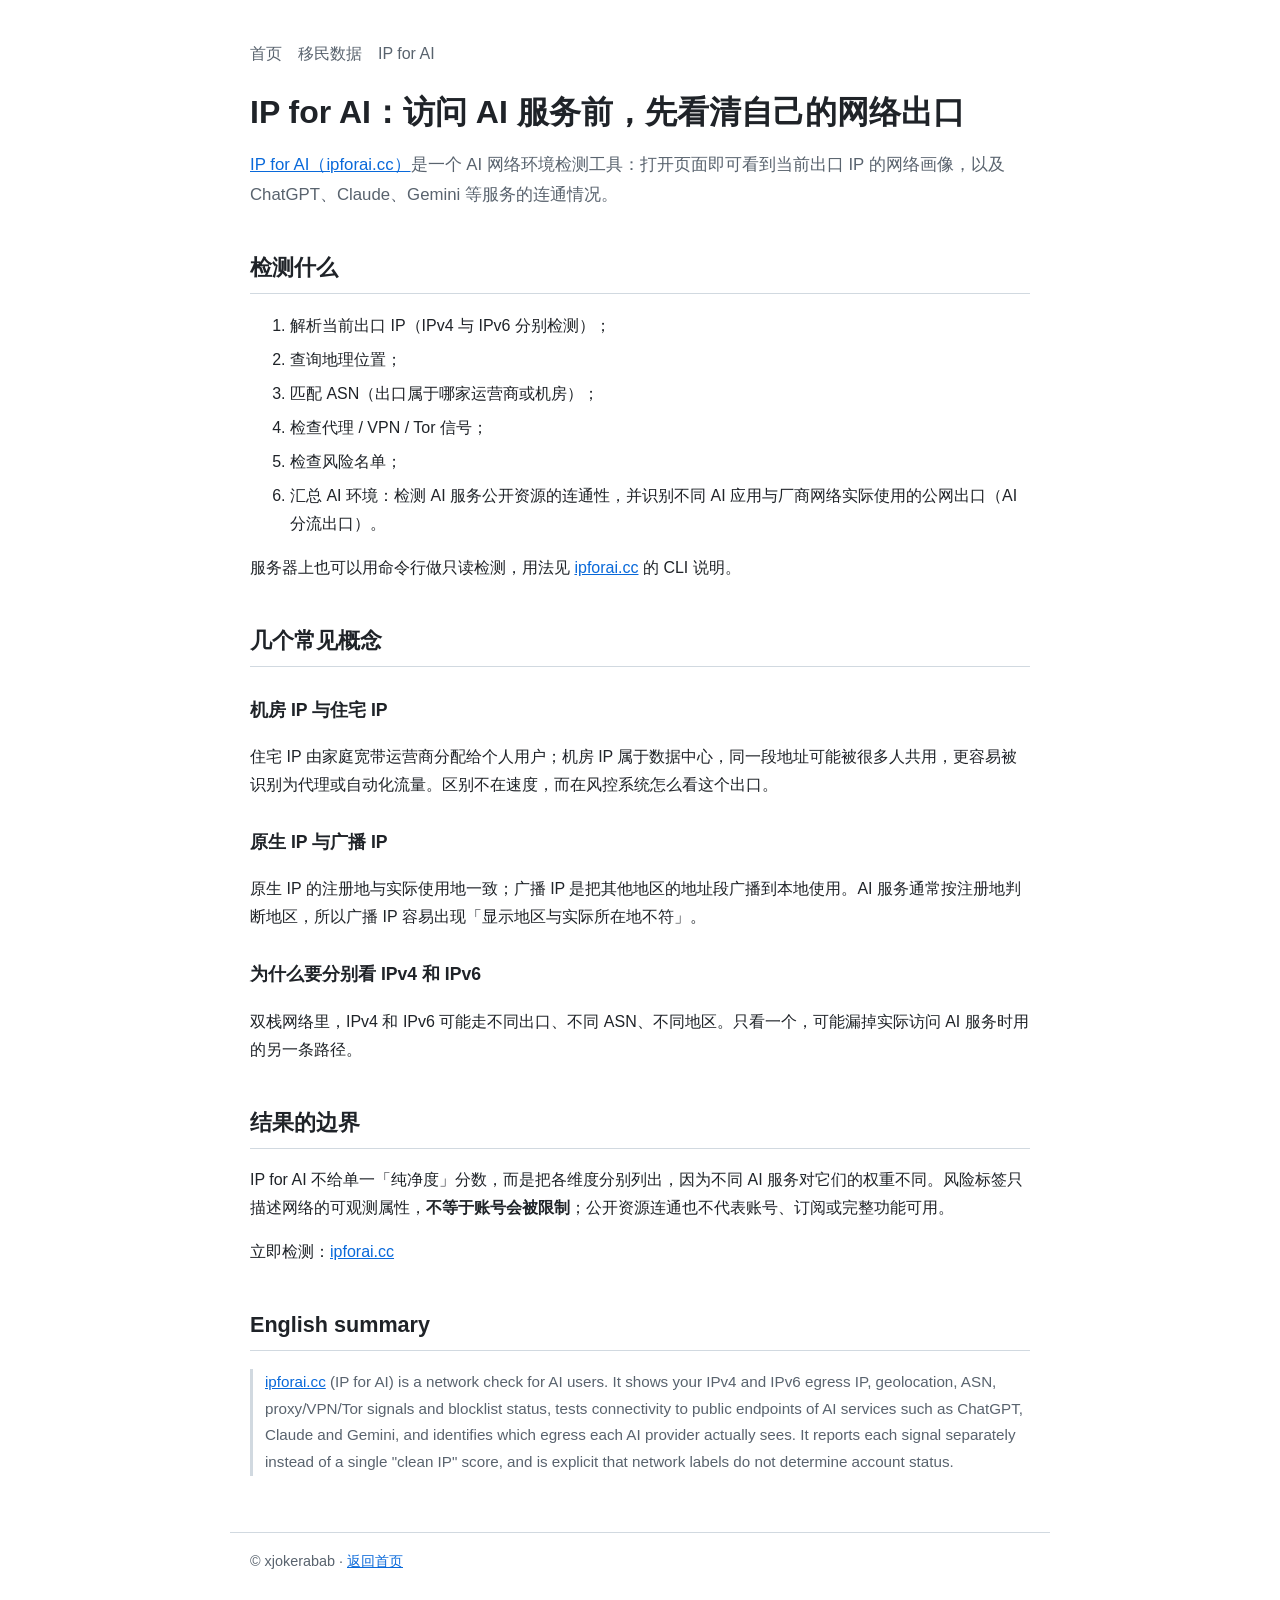
==== ipforai/index.html @ 10d9e325 "Add homepage introducing yiminshuju.com and ipforai.cc" ====
<!DOCTYPE html>
<html lang="zh-CN">
<head>
<meta charset="utf-8">
<meta name="viewport" content="width=device-width,initial-scale=1">
<title>IP for AI（ipforai.cc）：检测 AI 服务出口 IP、代理风险与连通性</title>
<meta name="description" content="介绍 IP for AI（ipforai.cc）：查看 IPv4/IPv6 出口、ASN、地区与代理/VPN/Tor 信号，检测 ChatGPT、Claude、Gemini 等 AI 服务的连通性，并解释机房 IP、住宅 IP、原生 IP、广播 IP 的区别。">
<link rel="stylesheet" href="/style.css">
</head>
<body>
<header>
  <nav><a href="/">首页</a><a href="/yiminshuju/">移民数据</a><a href="/ipforai/">IP for AI</a></nav>
  <h1>IP for AI：访问 AI 服务前，先看清自己的网络出口</h1>
  <p class="lead"><a href="https://ipforai.cc/">IP for AI（ipforai.cc）</a>是一个 AI 网络环境检测工具：打开页面即可看到当前出口 IP 的网络画像，以及 ChatGPT、Claude、Gemini 等服务的连通情况。</p>
</header>
<main>
  <h2>检测什么</h2>
  <ol>
    <li>解析当前出口 IP（IPv4 与 IPv6 分别检测）；</li>
    <li>查询地理位置；</li>
    <li>匹配 ASN（出口属于哪家运营商或机房）；</li>
    <li>检查代理 / VPN / Tor 信号；</li>
    <li>检查风险名单；</li>
    <li>汇总 AI 环境：检测 AI 服务公开资源的连通性，并识别不同 AI 应用与厂商网络实际使用的公网出口（AI 分流出口）。</li>
  </ol>
  <p>服务器上也可以用命令行做只读检测，用法见 <a href="https://ipforai.cc/">ipforai.cc</a> 的 CLI 说明。</p>

  <h2>几个常见概念</h2>
  <h3>机房 IP 与住宅 IP</h3>
  <p>住宅 IP 由家庭宽带运营商分配给个人用户；机房 IP 属于数据中心，同一段地址可能被很多人共用，更容易被识别为代理或自动化流量。区别不在速度，而在风控系统怎么看这个出口。</p>
  <h3>原生 IP 与广播 IP</h3>
  <p>原生 IP 的注册地与实际使用地一致；广播 IP 是把其他地区的地址段广播到本地使用。AI 服务通常按注册地判断地区，所以广播 IP 容易出现「显示地区与实际所在地不符」。</p>
  <h3>为什么要分别看 IPv4 和 IPv6</h3>
  <p>双栈网络里，IPv4 和 IPv6 可能走不同出口、不同 ASN、不同地区。只看一个，可能漏掉实际访问 AI 服务时用的另一条路径。</p>

  <h2>结果的边界</h2>
  <p>IP for AI 不给单一「纯净度」分数，而是把各维度分别列出，因为不同 AI 服务对它们的权重不同。风险标签只描述网络的可观测属性，<strong>不等于账号会被限制</strong>；公开资源连通也不代表账号、订阅或完整功能可用。</p>
  <p>立即检测：<a href="https://ipforai.cc/">ipforai.cc</a></p>

  <h2>English summary</h2>
  <p class="en"><a href="https://ipforai.cc/">ipforai.cc</a> (IP for AI) is a network check for AI users. It shows your IPv4 and IPv6 egress IP, geolocation, ASN, proxy/VPN/Tor signals and blocklist status, tests connectivity to public endpoints of AI services such as ChatGPT, Claude and Gemini, and identifies which egress each AI provider actually sees. It reports each signal separately instead of a single "clean IP" score, and is explicit that network labels do not determine account status.</p>
</main>
<footer>© xjokerabab · <a href="/">返回首页</a></footer>
</body>
</html>
---- style.css ----
:root{--fg:#1f2328;--muted:#59636e;--bg:#fff;--card:#f6f8fa;--line:#d1d9e0;--accent:#0969da}
*{box-sizing:border-box}
body{margin:0;font:16px/1.75 -apple-system,BlinkMacSystemFont,"Segoe UI","PingFang SC","Hiragino Sans GB","Microsoft YaHei",sans-serif;color:var(--fg);background:var(--bg)}
header,main,footer{max-width:820px;margin:0 auto;padding:0 20px}
header{padding-top:40px}
header nav a{margin-right:16px;color:var(--muted);text-decoration:none}
header nav a:hover{color:var(--accent)}
h1{font-size:2rem;line-height:1.3;margin:24px 0 8px}
h2{font-size:1.35rem;margin-top:40px;border-bottom:1px solid var(--line);padding-bottom:6px}
h3{font-size:1.1rem;margin-top:28px}
a{color:var(--accent)}
.lead{color:var(--muted);font-size:1.05rem}
.card{background:var(--card);border:1px solid var(--line);border-radius:10px;padding:18px 22px;margin:18px 0}
.card h3{margin-top:0}
.en{color:var(--muted);font-size:.95rem;border-left:3px solid var(--line);padding-left:12px}
ol li,ul li{margin:6px 0}
footer{margin-top:56px;padding-bottom:40px;color:var(--muted);font-size:.9rem;border-top:1px solid var(--line);padding-top:16px}
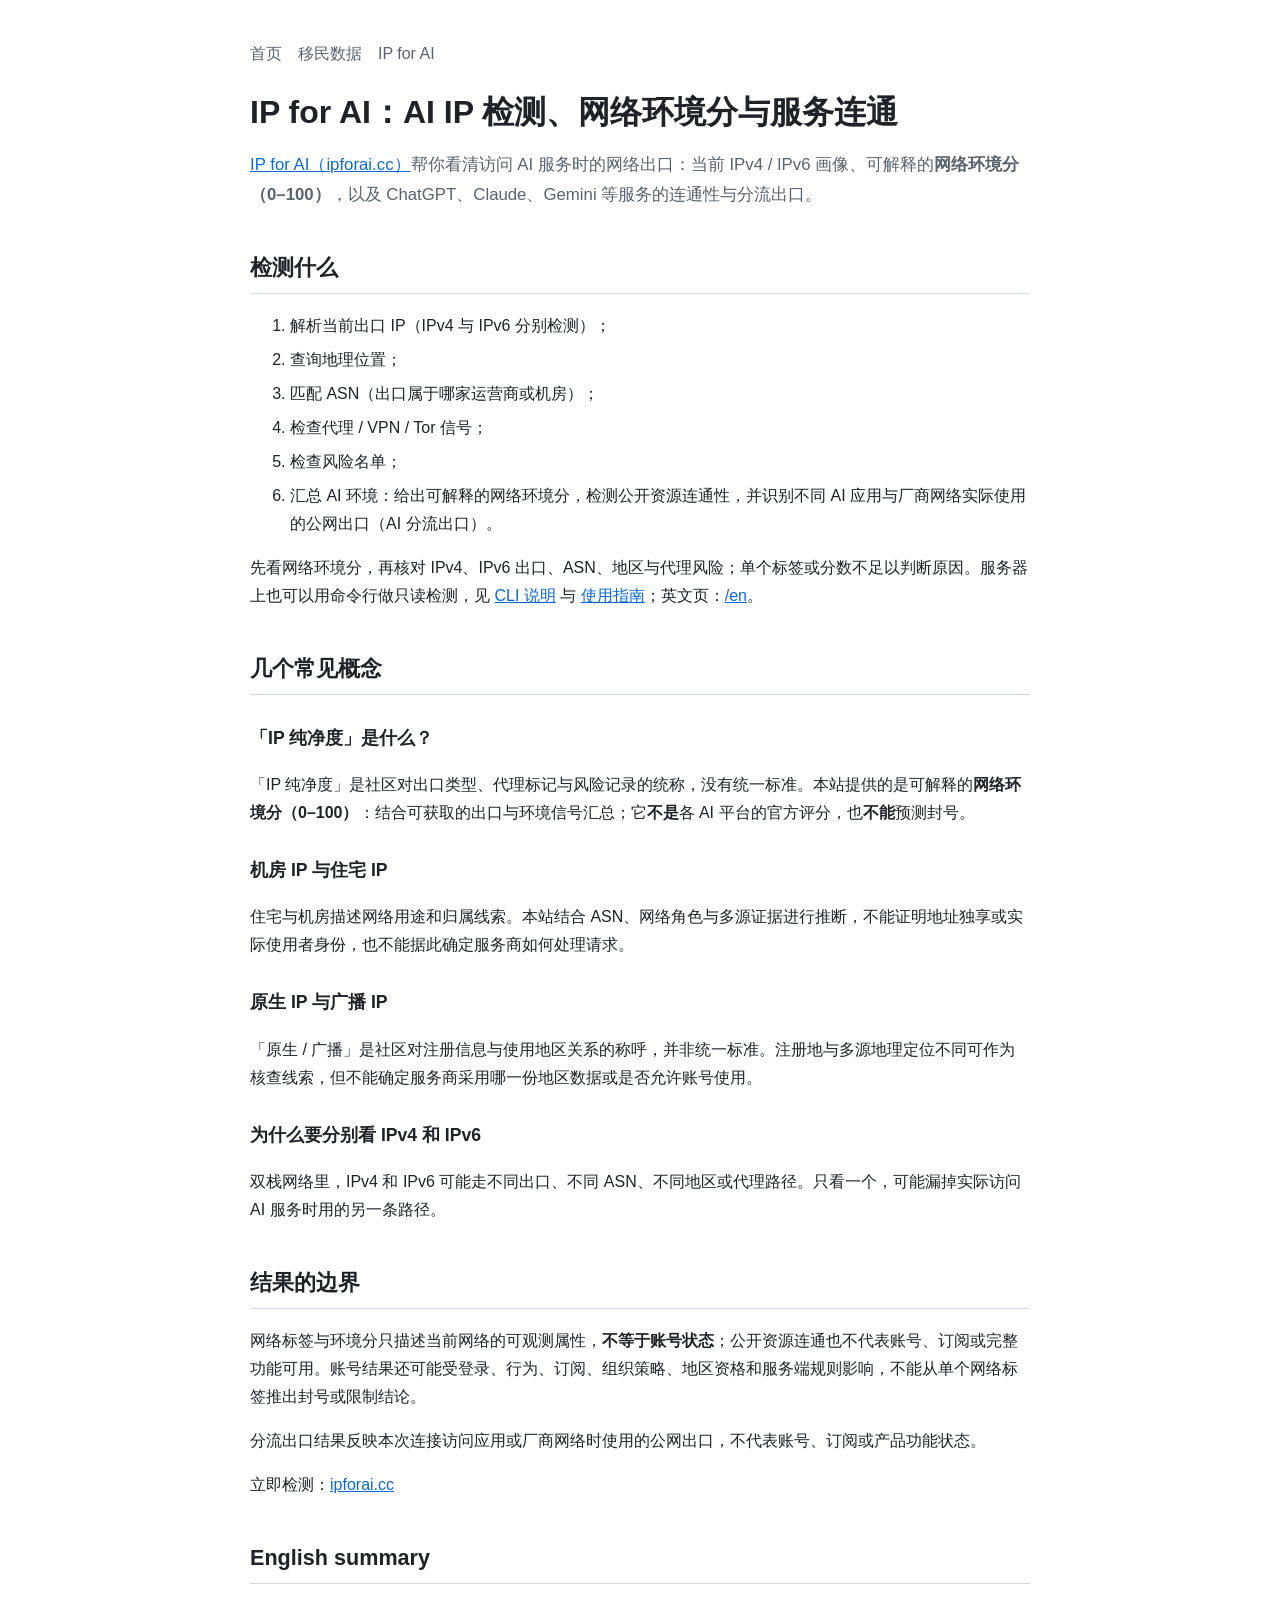
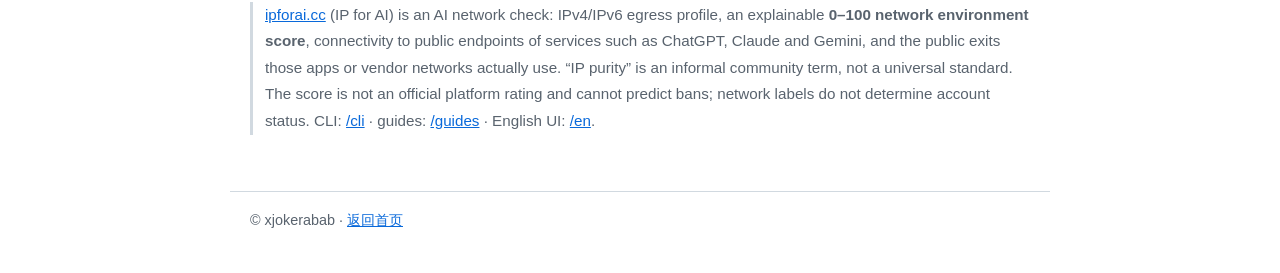
==== commit 293ffe21: "Align ipforai Pages copy with live SEO: environment score 0–100 Update title/H1 and body to emphasiz" ====
--- a/ipforai/index.html
+++ b/ipforai/index.html
@@ -3,15 +3,15 @@
 <head>
 <meta charset="utf-8">
 <meta name="viewport" content="width=device-width,initial-scale=1">
-<title>IP for AI（ipforai.cc）：检测 AI 服务出口 IP、代理风险与连通性</title>
-<meta name="description" content="介绍 IP for AI（ipforai.cc）：查看 IPv4/IPv6 出口、ASN、地区与代理/VPN/Tor 信号，检测 ChatGPT、Claude、Gemini 等 AI 服务的连通性，并解释机房 IP、住宅 IP、原生 IP、广播 IP 的区别。">
+<title>IP for AI（ipforai.cc）：AI IP 检测、网络环境分与服务连通</title>
+<meta name="description" content="介绍 IP for AI（ipforai.cc）：AI IP 检测、可解释的网络环境分（0–100）、ChatGPT / Claude / Gemini 等服务连通与分流出口；并说明「IP 纯净度」是社区说法，分数不是平台官方评分、不能预测封号。">
 <link rel="stylesheet" href="/style.css">
 </head>
 <body>
 <header>
   <nav><a href="/">首页</a><a href="/yiminshuju/">移民数据</a><a href="/ipforai/">IP for AI</a></nav>
-  <h1>IP for AI：访问 AI 服务前，先看清自己的网络出口</h1>
-  <p class="lead"><a href="https://ipforai.cc/">IP for AI（ipforai.cc）</a>是一个 AI 网络环境检测工具：打开页面即可看到当前出口 IP 的网络画像，以及 ChatGPT、Claude、Gemini 等服务的连通情况。</p>
+  <h1>IP for AI：AI IP 检测、网络环境分与服务连通</h1>
+  <p class="lead"><a href="https://ipforai.cc/">IP for AI（ipforai.cc）</a>帮你看清访问 AI 服务时的网络出口：当前 IPv4 / IPv6 画像、可解释的<strong>网络环境分（0–100）</strong>，以及 ChatGPT、Claude、Gemini 等服务的连通性与分流出口。</p>
 </header>
 <main>
   <h2>检测什么</h2>
@@ -21,24 +21,27 @@
     <li>匹配 ASN（出口属于哪家运营商或机房）；</li>
     <li>检查代理 / VPN / Tor 信号；</li>
     <li>检查风险名单；</li>
-    <li>汇总 AI 环境：检测 AI 服务公开资源的连通性，并识别不同 AI 应用与厂商网络实际使用的公网出口（AI 分流出口）。</li>
+    <li>汇总 AI 环境：给出可解释的网络环境分，检测公开资源连通性，并识别不同 AI 应用与厂商网络实际使用的公网出口（AI 分流出口）。</li>
   </ol>
-  <p>服务器上也可以用命令行做只读检测，用法见 <a href="https://ipforai.cc/">ipforai.cc</a> 的 CLI 说明。</p>
+  <p>先看网络环境分，再核对 IPv4、IPv6 出口、ASN、地区与代理风险；单个标签或分数不足以判断原因。服务器上也可以用命令行做只读检测，见 <a href="https://ipforai.cc/cli">CLI 说明</a> 与 <a href="https://ipforai.cc/guides">使用指南</a>；英文页：<a href="https://ipforai.cc/en">/en</a>。</p>
 
   <h2>几个常见概念</h2>
+  <h3>「IP 纯净度」是什么？</h3>
+  <p>「IP 纯净度」是社区对出口类型、代理标记与风险记录的统称，没有统一标准。本站提供的是可解释的<strong>网络环境分（0–100）</strong>：结合可获取的出口与环境信号汇总；它<strong>不是</strong>各 AI 平台的官方评分，也<strong>不能</strong>预测封号。</p>
   <h3>机房 IP 与住宅 IP</h3>
-  <p>住宅 IP 由家庭宽带运营商分配给个人用户；机房 IP 属于数据中心，同一段地址可能被很多人共用，更容易被识别为代理或自动化流量。区别不在速度，而在风控系统怎么看这个出口。</p>
+  <p>住宅与机房描述网络用途和归属线索。本站结合 ASN、网络角色与多源证据进行推断，不能证明地址独享或实际使用者身份，也不能据此确定服务商如何处理请求。</p>
   <h3>原生 IP 与广播 IP</h3>
-  <p>原生 IP 的注册地与实际使用地一致；广播 IP 是把其他地区的地址段广播到本地使用。AI 服务通常按注册地判断地区，所以广播 IP 容易出现「显示地区与实际所在地不符」。</p>
+  <p>「原生 / 广播」是社区对注册信息与使用地区关系的称呼，并非统一标准。注册地与多源地理定位不同可作为核查线索，但不能确定服务商采用哪一份地区数据或是否允许账号使用。</p>
   <h3>为什么要分别看 IPv4 和 IPv6</h3>
-  <p>双栈网络里，IPv4 和 IPv6 可能走不同出口、不同 ASN、不同地区。只看一个，可能漏掉实际访问 AI 服务时用的另一条路径。</p>
+  <p>双栈网络里，IPv4 和 IPv6 可能走不同出口、不同 ASN、不同地区或代理路径。只看一个，可能漏掉实际访问 AI 服务时用的另一条路径。</p>
 
   <h2>结果的边界</h2>
-  <p>IP for AI 不给单一「纯净度」分数，而是把各维度分别列出，因为不同 AI 服务对它们的权重不同。风险标签只描述网络的可观测属性，<strong>不等于账号会被限制</strong>；公开资源连通也不代表账号、订阅或完整功能可用。</p>
+  <p>网络标签与环境分只描述当前网络的可观测属性，<strong>不等于账号状态</strong>；公开资源连通也不代表账号、订阅或完整功能可用。账号结果还可能受登录、行为、订阅、组织策略、地区资格和服务端规则影响，不能从单个网络标签推出封号或限制结论。</p>
+  <p>分流出口结果反映本次连接访问应用或厂商网络时使用的公网出口，不代表账号、订阅或产品功能状态。</p>
   <p>立即检测：<a href="https://ipforai.cc/">ipforai.cc</a></p>
 
   <h2>English summary</h2>
-  <p class="en"><a href="https://ipforai.cc/">ipforai.cc</a> (IP for AI) is a network check for AI users. It shows your IPv4 and IPv6 egress IP, geolocation, ASN, proxy/VPN/Tor signals and blocklist status, tests connectivity to public endpoints of AI services such as ChatGPT, Claude and Gemini, and identifies which egress each AI provider actually sees. It reports each signal separately instead of a single "clean IP" score, and is explicit that network labels do not determine account status.</p>
+  <p class="en"><a href="https://ipforai.cc/">ipforai.cc</a> (IP for AI) is an AI network check: IPv4/IPv6 egress profile, an explainable <strong>0–100 network environment score</strong>, connectivity to public endpoints of services such as ChatGPT, Claude and Gemini, and the public exits those apps or vendor networks actually use. “IP purity” is an informal community term, not a universal standard. The score is not an official platform rating and cannot predict bans; network labels do not determine account status. CLI: <a href="https://ipforai.cc/cli">/cli</a> · guides: <a href="https://ipforai.cc/guides">/guides</a> · English UI: <a href="https://ipforai.cc/en">/en</a>.</p>
 </main>
 <footer>© xjokerabab · <a href="/">返回首页</a></footer>
 </body>
